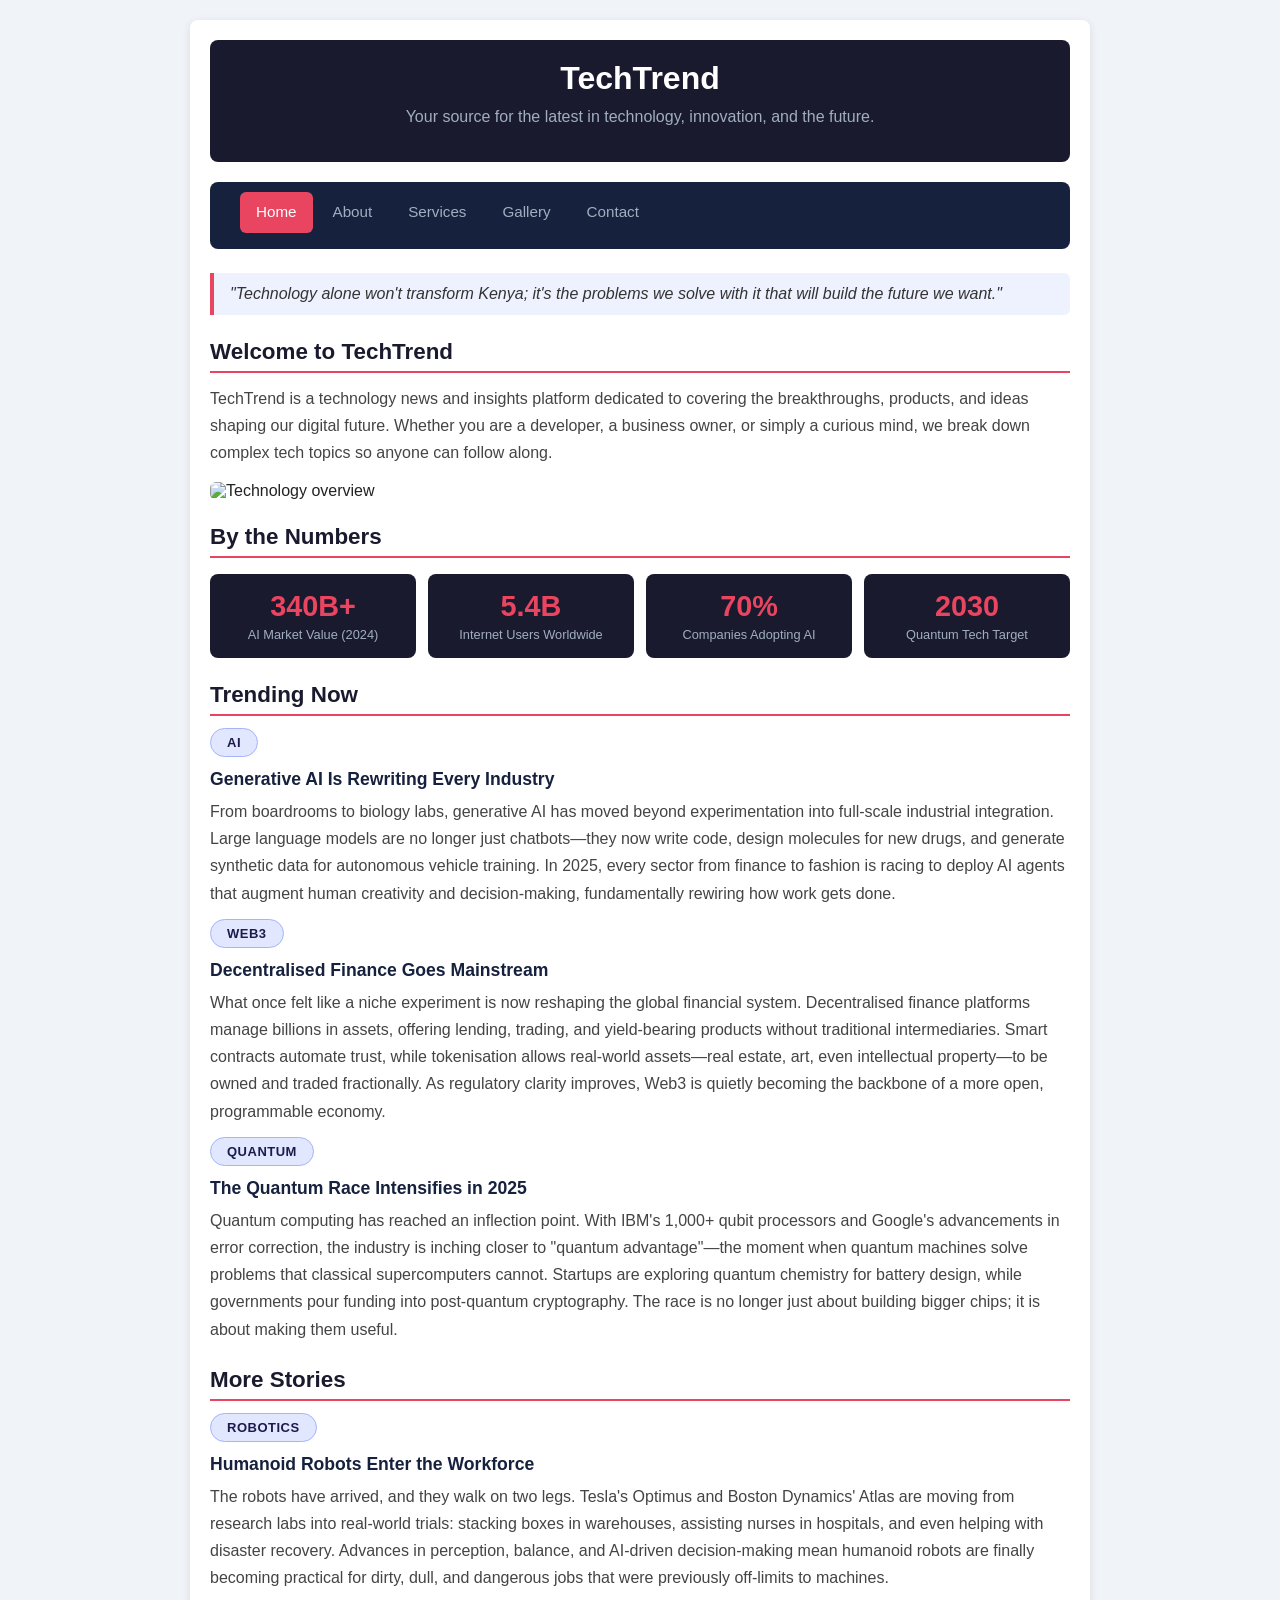
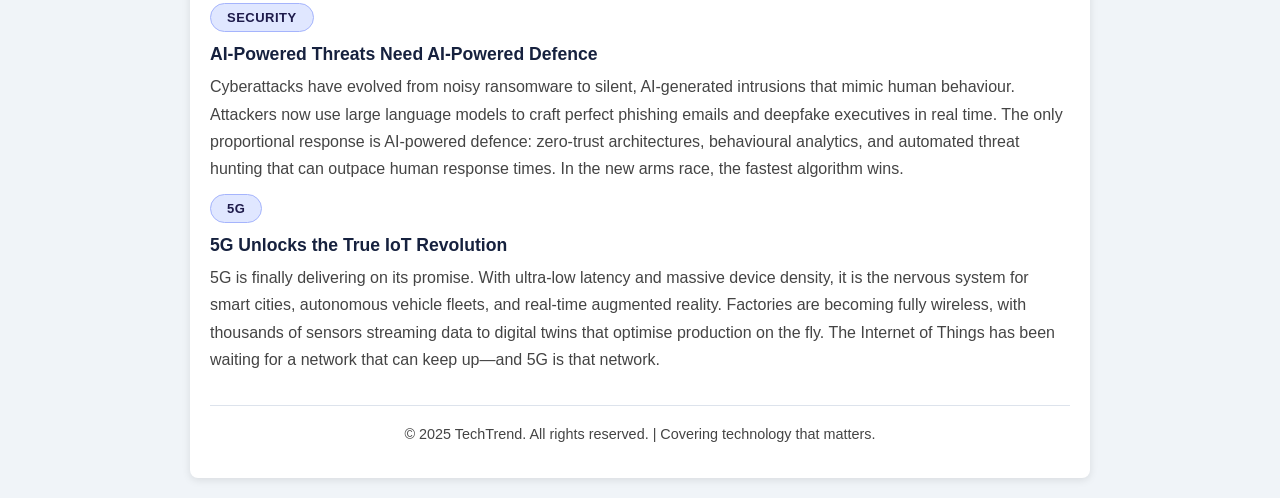
==== index.html @ 494899eb "Add files via upload" ====
<!DOCTYPE html>
<html lang="en">
<head>
    <meta charset="UTF-8">
    <meta name="viewport" content="width=device-width, initial-scale=1.0">
    <title>TechTrend – Home</title>
    <link rel="stylesheet" href="styles.css">
</head>
<body>
    <div class="container">

        <header>
            <h1>TechTrend</h1>
            <p>Your source for the latest in technology, innovation, and the future.</p>
        </header>

        <nav>
            <ul>
                <li><a href="index.html" class="active">Home</a></li>
                <li><a href="about.html">About</a></li>
                <li><a href="services.html">Services</a></li>
                <li><a href="gallery.html">Gallery</a></li>
                <li><a href="contact.html">Contact</a></li>
            </ul>
        </nav>

        <div class="highlight">
            "Technology alone won't transform Kenya; it's the problems we solve with it that will build the future we want."
        </div>

        <h2>Welcome to TechTrend</h2>
        <p>
            TechTrend is a technology news and insights platform dedicated to covering the breakthroughs, 
            products, and ideas shaping our digital future. Whether you are a developer, a business owner, 
            or simply a curious mind, we break down complex tech topics so anyone can follow along.
        </p>

        <img src="https://images.unsplash.com/photo-1531297484001-80022131f5a1?w=800&q=80" alt="Technology overview">

        <h2>By the Numbers</h2>
        <div class="stats">
            <div class="stat">
                <div class="stat-num">340B+</div>
                <div class="stat-label">AI Market Value (2024)</div>
            </div>
            <div class="stat">
                <div class="stat-num">5.4B</div>
                <div class="stat-label">Internet Users Worldwide</div>
            </div>
            <div class="stat">
                <div class="stat-num">70%</div>
                <div class="stat-label">Companies Adopting AI</div>
            </div>
            <div class="stat">
                <div class="stat-num">2030</div>
                <div class="stat-label">Quantum Tech Target</div>
            </div>
        </div>

        
    <h2> Trending Now</h2>
    <div class="posts">

        <div class="post">
            <span class="post-tag">AI</span>
            <h3>Generative AI Is Rewriting Every Industry</h3>
            <p>From boardrooms to biology labs, generative AI has moved beyond experimentation into full-scale industrial integration. Large language models are no longer just chatbots—they now write code, design molecules for new drugs, and generate synthetic data for autonomous vehicle training. In 2025, every sector from finance to fashion is racing to deploy AI agents that augment human creativity and decision-making, fundamentally rewiring how work gets done.</p>
        </div>

        <div class="post">
            <span class="post-tag">Web3</span>
            <h3>Decentralised Finance Goes Mainstream</h3>
            <p>What once felt like a niche experiment is now reshaping the global financial system. Decentralised finance platforms manage billions in assets, offering lending, trading, and yield-bearing products without traditional intermediaries. Smart contracts automate trust, while tokenisation allows real-world assets—real estate, art, even intellectual property—to be owned and traded fractionally. As regulatory clarity improves, Web3 is quietly becoming the backbone of a more open, programmable economy.</p>
        </div>

        <div class="post">
            <span class="post-tag">Quantum</span>
            <h3>The Quantum Race Intensifies in 2025</h3>
            <p>Quantum computing has reached an inflection point. With IBM's 1,000+ qubit processors and Google's advancements in error correction, the industry is inching closer to "quantum advantage"—the moment when quantum machines solve problems that classical supercomputers cannot. Startups are exploring quantum chemistry for battery design, while governments pour funding into post-quantum cryptography. The race is no longer just about building bigger chips; it is about making them useful.</p>
        </div>

    </div>

    <h2>More Stories</h2>
    <div class="posts">

        <div class="post">
            <span class="post-tag">Robotics</span>
            <h3>Humanoid Robots Enter the Workforce</h3>
            <p>The robots have arrived, and they walk on two legs. Tesla's Optimus and Boston Dynamics' Atlas are moving from research labs into real-world trials: stacking boxes in warehouses, assisting nurses in hospitals, and even helping with disaster recovery. Advances in perception, balance, and AI-driven decision-making mean humanoid robots are finally becoming practical for dirty, dull, and dangerous jobs that were previously off-limits to machines.</p>
        </div>

        <div class="post">
            <span class="post-tag">Security</span>
            <h3>AI-Powered Threats Need AI-Powered Defence</h3>
            <p>Cyberattacks have evolved from noisy ransomware to silent, AI-generated intrusions that mimic human behaviour. Attackers now use large language models to craft perfect phishing emails and deepfake executives in real time. The only proportional response is AI-powered defence: zero-trust architectures, behavioural analytics, and automated threat hunting that can outpace human response times. In the new arms race, the fastest algorithm wins.</p>
        </div>

        <div class="post">
            <span class="post-tag">5G</span>
            <h3>5G Unlocks the True IoT Revolution</h3>
            <p>5G is finally delivering on its promise. With ultra-low latency and massive device density, it is the nervous system for smart cities, autonomous vehicle fleets, and real-time augmented reality. Factories are becoming fully wireless, with thousands of sensors streaming data to digital twins that optimise production on the fly. The Internet of Things has been waiting for a network that can keep up—and 5G is that network.</p>
        </div>

    </div>

        <footer>
            <p>© 2025 TechTrend. All rights reserved. | Covering technology that matters.</p>
        </footer>

    </div>
</body>
</html>
---- styles.css ----
* {
    margin: 0;
    padding: 0;
    box-sizing: border-box;
}

body {
    font-family: Arial, sans-serif;
    background-color: #f0f4f8;
    color: #222;
    padding: 20px;
}

.container {
    max-width: 900px;
    margin: auto;
    background-color: #ffffff;
    padding: 20px;
    border-radius: 8px;
    box-shadow: 0 2px 8px rgba(0, 0, 0, 0.1);
}

/*
   Header
*/

header {
    background-color: #1a1a2e;
    color: white;
    padding: 20px;
    border-radius: 8px;
    text-align: center;
    margin-bottom: 20px;
}

header h1 {
    font-size: 2rem;
    margin-bottom: 6px;
}

header p {
    font-size: 1rem;
    color: #a0aec0;
}

/*
   Navigation
*/
nav {
    background-color: #16213e;
    border-radius: 8px;
    margin-bottom: 24px;
    padding: 0 10px;
}

nav ul {
    list-style: none;
    display: flex;
    flex-wrap: wrap;
    gap: 4px;
    padding: 10px 0;
}

nav ul li a {
    display: block;
    padding: 8px 16px;
    color: #a0aec0;
    text-decoration: none;
    border-radius: 6px;
    font-size: 0.95rem;
}

nav ul li a:hover {
    background-color: #0f3460;
    color: #ffffff;
}

nav ul li a.active {
    background-color: #e94560;
    color: #ffffff;
}

/*
   Headings
*/
h2 {
    color: #1a1a2e;
    font-size: 1.4rem;
    border-bottom: 2px solid #e94560;
    padding-bottom: 6px;
    margin: 24px 0 12px;
}

h3 {
    color: #16213e;
    font-size: 1.1rem;
    margin-bottom: 8px;
}

/*
   Paragraphs and Text
*/
p {
    line-height: 1.7;
    margin-bottom: 12px;
    color: #444;
}

/*
   Highlight / Quote Box
*/
.highlight {
    background-color: #eef2ff;
    border-left: 4px solid #e94560;
    padding: 12px 16px;
    font-style: italic;
    margin: 20px 0;
    border-radius: 0 6px 6px 0;
    color: #333;
}

/*
   Post-tags
*/
.post-tag {
    display: inline-block;
    background: #e0e7ff;
    color: #1e1b4b;
    font-weight: 600;
    font-size: 13px;
    text-transform: uppercase;
    letter-spacing: 0.5px;
    padding: 6px 16px;
    border-radius: 30px;
    border: 1px solid #a5b4fc;
    margin-bottom: 12px;
    transition: all 0.2s ease;
}

.post-tag:hover {
    background: #c7d2fe;
    border-color: #6366f1;
}

/*
   IMAGES
*/
img {
    display: block;
    margin: 16px auto;
    max-width: 100%;
    border-radius: 6px;
}

.article-img {
    width: 100%;
    height: 220px;
    object-fit: cover;
    border-radius: 6px;
    margin-bottom: 10px;
}

/*
   CARDS (articles / services)
*/
.cards {
    display: flex;
    flex-wrap: wrap;
    gap: 16px;
    margin: 16px 0;
}

.card {
    flex: 1 1 260px;
    background-color: #f7f9fc;
    border: 1px solid #dde3ec;
    border-radius: 8px;
    padding: 16px;
}

.card-tag {
    display: inline-block;
    background-color: #e94560;
    color: white;
    font-size: 0.75rem;
    padding: 2px 8px;
    border-radius: 4px;
    margin-bottom: 8px;
    text-transform: uppercase;
    letter-spacing: 0.5px;
}

/*
   LISTS
*/
ul {
    margin-left: 20px;
    margin-bottom: 12px;
}

ul li {
    margin-bottom: 6px;
    color: #444;
    line-height: 1.6;
}

/*
   VIDEO
*/
video {
    width: 100%;
    border-radius: 6px;
    margin: 16px 0;
}

/*
   AUDIO
*/
audio {
    width: 100%;
    margin: 10px 0;
}

/*
   GALLERY GRID
*/
.gallery {
    display: flex;
    flex-wrap: wrap;
    gap: 12px;
    margin: 16px 0;
}

.gallery img {
    width: calc(33% - 8px);
    height: 180px;
    object-fit: cover;
    margin: 0;
    border-radius: 6px;
    border: 1px solid #dde3ec;
}

/*
   CONTACT FORM
*/
.form-group {
    margin-bottom: 16px;
}

.form-group label {
    display: block;
    font-weight: bold;
    margin-bottom: 6px;
    color: #1a1a2e;
    font-size: 0.9rem;
}

.form-group input,
.form-group textarea,
.form-group select {
    width: 100%;
    padding: 10px 12px;
    border: 1px solid #ccc;
    border-radius: 6px;
    font-size: 0.95rem;
    font-family: Arial, sans-serif;
    background-color: #fafafa;
}

.form-group input:focus,
.form-group textarea:focus,
.form-group select:focus {
    outline: none;
    border-color: #e94560;
}

.form-group textarea {
    height: 120px;
    resize: vertical;
}

button {
    background-color: #e94560;
    color: white;
    border: none;
    padding: 11px 28px;
    border-radius: 6px;
    font-size: 1rem;
    cursor: pointer;
}

button:hover {
    background-color: #c73652;
}

/*
   Stats Row
*/
.stats {
    display: flex;
    flex-wrap: wrap;
    gap: 12px;
    margin: 16px 0 24px;
}

.stat {
    flex: 1 1 160px;
    background-color: #1a1a2e;
    color: white;
    border-radius: 8px;
    padding: 16px;
    text-align: center;
}

.stat-num {
    font-size: 1.8rem;
    font-weight: bold;
    color: #e94560;
}

.stat-label {
    font-size: 0.8rem;
    color: #a0aec0;
    margin-top: 4px;
}

/*
   Footer
*/
footer {
    text-align: center;
    margin-top: 32px;
    padding-top: 16px;
    border-top: 1px solid #dde3ec;
    color: gray;
    font-size: 0.9rem;
}

/*
   Responsive
*/
@media (max-width: 600px) {
    header h1 {
        font-size: 1.5rem;
    }

    nav ul {
        flex-direction: column;
    }

    .gallery img {
        width: calc(50% - 6px);
    }

    .cards {
        flex-direction: column;
    }

    .stats {
        flex-direction: column;
    }
}
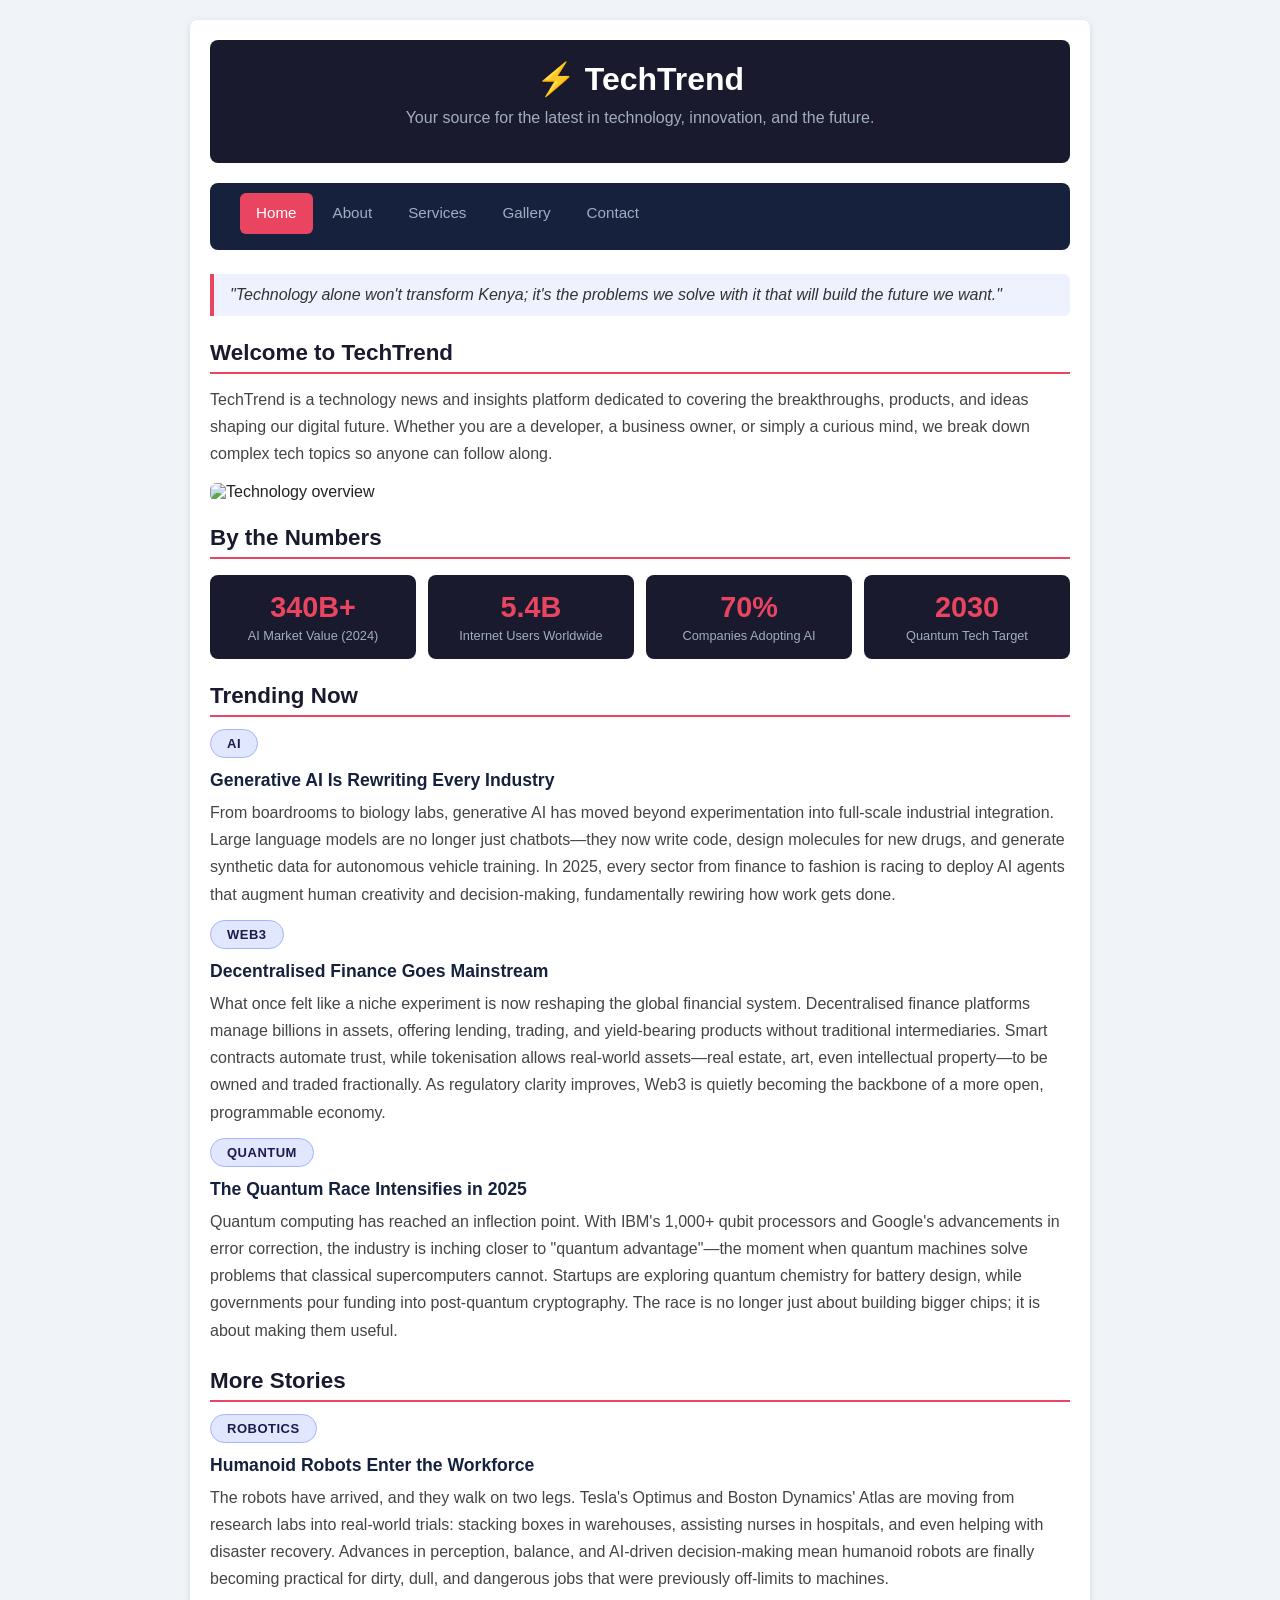
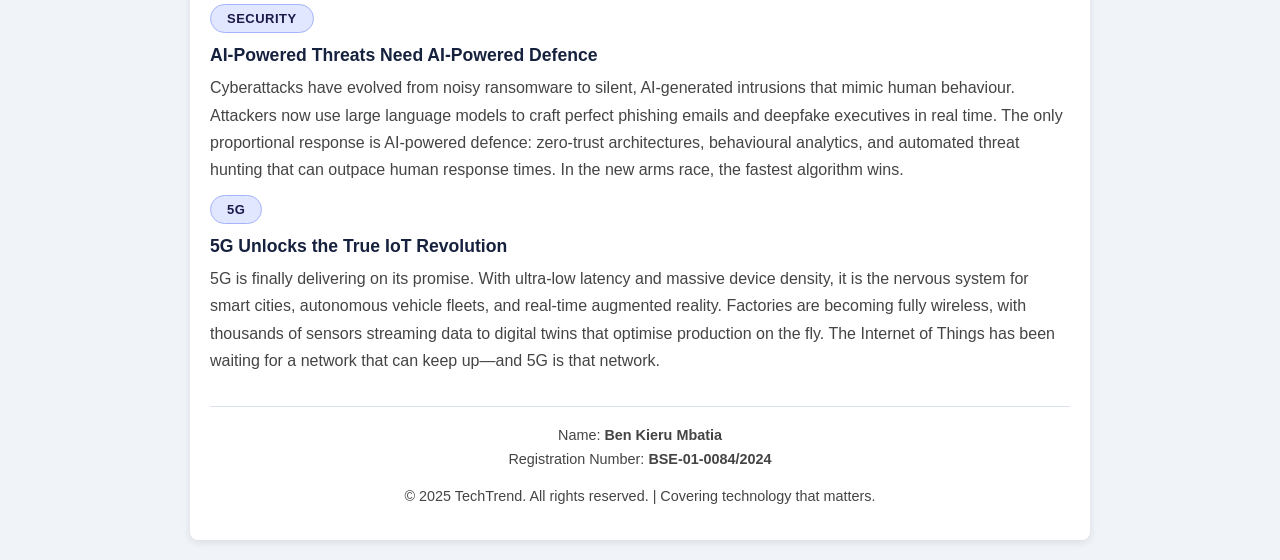
==== commit fba5a957: "Add files via upload" ====
--- a/index.html
+++ b/index.html
@@ -10,7 +10,7 @@
     <div class="container">
 
         <header>
-            <h1>TechTrend</h1>
+            <h1>⚡ TechTrend</h1>
             <p>Your source for the latest in technology, innovation, and the future.</p>
         </header>
 
@@ -105,6 +105,7 @@
     </div>
 
         <footer>
+            <p>Name: <b> Ben Kieru Mbatia </b> <br/> Registration Number: <b> BSE-01-0084/2024</b> </p>
             <p>© 2025 TechTrend. All rights reserved. | Covering technology that matters.</p>
         </footer>
 
--- a/styles.css
+++ b/styles.css
@@ -143,7 +143,7 @@
 }
 
 /*
-   IMAGES
+   Images
 */
 img {
     display: block;
@@ -161,7 +161,7 @@
 }
 
 /*
-   CARDS (articles / services)
+   Cards (articles / services)
 */
 .cards {
     display: flex;
@@ -191,7 +191,7 @@
 }
 
 /*
-   LISTS
+   Lists
 */
 ul {
     margin-left: 20px;
@@ -205,7 +205,7 @@
 }
 
 /*
-   VIDEO
+   Video
 */
 video {
     width: 100%;
@@ -214,7 +214,7 @@
 }
 
 /*
-   AUDIO
+   Audio
 */
 audio {
     width: 100%;
@@ -222,7 +222,7 @@
 }
 
 /*
-   GALLERY GRID
+   Gallery Grid
 */
 .gallery {
     display: flex;
@@ -240,57 +240,59 @@
     border: 1px solid #dde3ec;
 }
 
-/*
-   CONTACT FORM
-*/
-.form-group {
-    margin-bottom: 16px;
-}
-
-.form-group label {
-    display: block;
-    font-weight: bold;
-    margin-bottom: 6px;
-    color: #1a1a2e;
-    font-size: 0.9rem;
-}
-
-.form-group input,
-.form-group textarea,
-.form-group select {
+/* ===== Lightbox Gallery ===== */
+
+.gallery img {
+    cursor: pointer;
+    transition: transform 0.2s ease;
+}
+
+.gallery img:hover {
+    transform: scale(1.05);
+}
+
+/* Lightbox */
+#lightbox {
+    display: none;
+    position: fixed;
+    z-index: 1000;
+    padding-top: 60px;
+    left: 0;
+    top: 0;
     width: 100%;
-    padding: 10px 12px;
-    border: 1px solid #ccc;
-    border-radius: 6px;
-    font-size: 0.95rem;
-    font-family: Arial, sans-serif;
-    background-color: #fafafa;
-}
-
-.form-group input:focus,
-.form-group textarea:focus,
-.form-group select:focus {
-    outline: none;
-    border-color: #e94560;
-}
-
-.form-group textarea {
-    height: 120px;
-    resize: vertical;
-}
-
-button {
+    height: 100%;
+    background-color: rgba(0,0,0,0.9);
+    text-align: center;
+}
+
+#lightbox img {
+    max-width: 80%;
+    max-height: 60%;
+    margin-bottom: 10px;
+}
+
+#lightboxCaption {
+    color: white;
+    margin-bottom: 20px;
+}
+
+#closeBtn {
+    position: absolute;
+    top: 20px;
+    right: 30px;
+    color: white;
+    font-size: 30px;
+    cursor: pointer;
+}
+
+#prevBtn, #nextBtn {
+    padding: 10px 20px;
+    margin: 10px;
+    border: none;
     background-color: #e94560;
     color: white;
-    border: none;
-    padding: 11px 28px;
-    border-radius: 6px;
-    font-size: 1rem;
+    border-radius: 6px;
     cursor: pointer;
-}
-
-button:hover {
-    background-color: #c73652;
 }
 
 /*
@@ -337,7 +339,7 @@
 }
 
 /*
-   Responsive
+   Responsive to screen size
 */
 @media (max-width: 600px) {
     header h1 {
